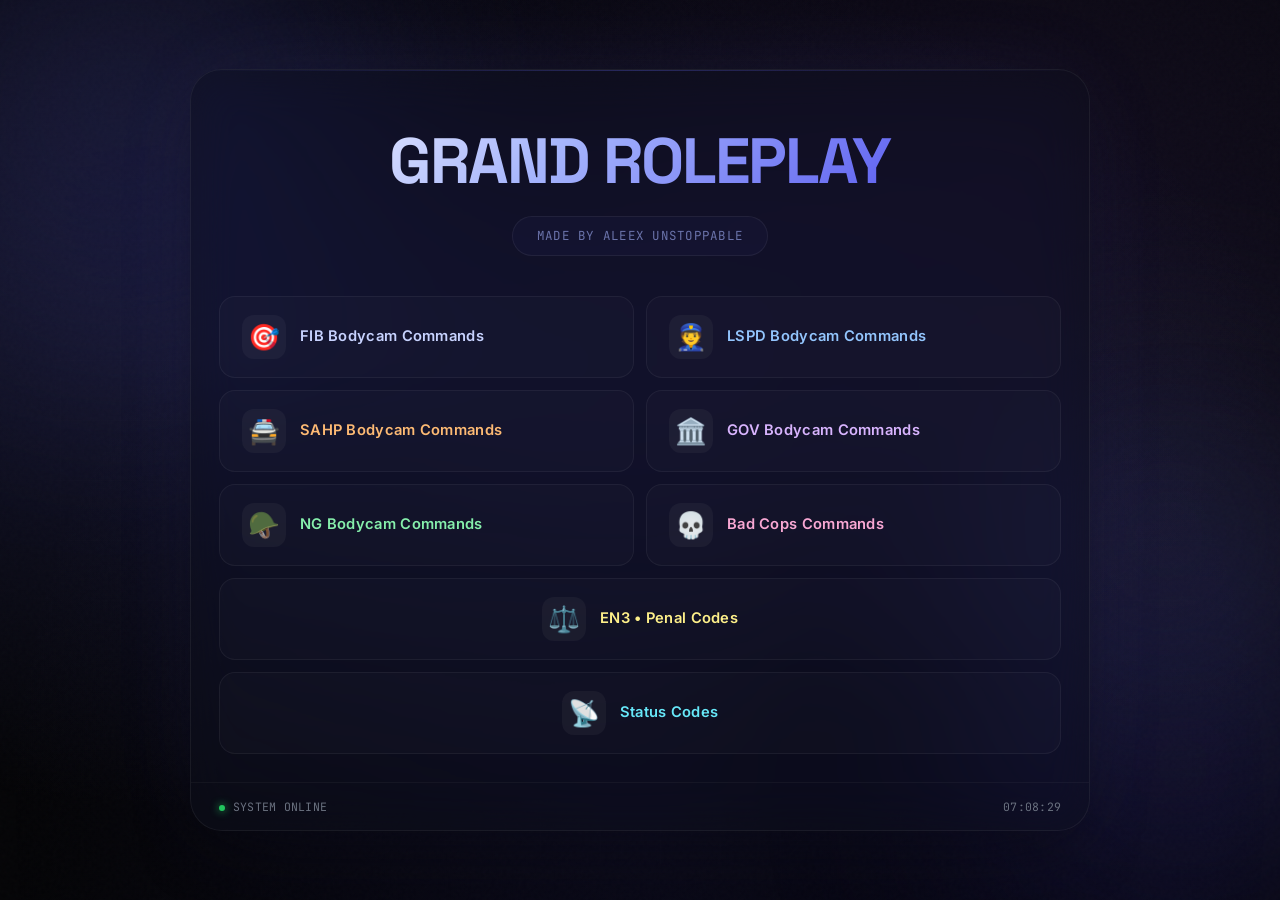
==== index.html @ bb5fd74b "Add files via upload" ====
<!DOCTYPE html>
<html lang="en">

<head>
  <meta charset="UTF-8">
  <meta name="viewport" content="width=device-width, initial-scale=1.0">
  <title>BODYCAM COMMANDS</title>
  <meta name="description" content="Los Santos Hub - RP Bodycam Commands and Penal Codes for all departments">
  <link rel="stylesheet" href="styles.css">
  <style>
    :root {
      --accent: #6366f1;
      --accent-dark: #4f46e5;
      --accent-light: #818cf8;
      --glow-1: rgba(99, 102, 241, 0.15);
      --glow-2: rgba(139, 92, 246, 0.1);
      --glow-3: rgba(79, 70, 229, 0.08);
    }

    .hub-wrap {
      min-height: 100vh;
      display: flex;
      align-items: center;
      justify-content: center;
      padding: 40px 24px;
    }

    .hub-container {
      max-width: 900px;
      width: 100%;
      background: rgba(14, 17, 28, 0.5);
      backdrop-filter: blur(24px) saturate(160%);
      -webkit-backdrop-filter: blur(24px) saturate(160%);
      border: 1px solid rgba(255, 255, 255, 0.06);
      border-radius: var(--radius-xl);
      overflow: hidden;
      box-shadow:
        0 0 100px -20px rgba(99, 102, 241, 0.12),
        0 25px 60px -15px rgba(0, 0, 0, 0.5);
      position: relative;
    }

    .hub-container::before {
      content: '';
      position: absolute;
      top: 0;
      left: 0;
      right: 0;
      height: 1px;
      background: linear-gradient(90deg, transparent, rgba(99, 102, 241, 0.3), transparent);
    }

    .hub-header {
      text-align: center;
      padding: 56px 32px 40px;
    }

    .hub-title {
      font-family: 'Space Grotesk', sans-serif;
      font-size: clamp(2.5rem, 6vw, 4rem);
      font-weight: 800;
      letter-spacing: -0.03em;
      background: linear-gradient(135deg, #ffffff 0%, #a5b4fc 40%, #6366f1 80%);
      -webkit-background-clip: text;
      -webkit-text-fill-color: transparent;
      background-clip: text;
      margin-bottom: 20px;
      line-height: 1.1;
      position: relative;
    }

    .hub-subtitle {
      font-family: 'JetBrains Mono', monospace;
      font-size: 0.78rem;
      color: rgba(165, 180, 252, 0.6);
      letter-spacing: 0.1em;
      padding: 8px 24px;
      border: 1px solid rgba(255, 255, 255, 0.06);
      border-radius: 100px;
      display: inline-block;
      background: rgba(99, 102, 241, 0.04);
    }

    .dept-grid {
      display: grid;
      grid-template-columns: repeat(auto-fit, minmax(260px, 1fr));
      gap: 12px;
      padding: 0 28px 28px;
    }

    @media (min-width: 700px) {
      .dept-grid {
        grid-template-columns: repeat(2, 1fr);
      }
    }

    .dept-card {
      display: flex;
      align-items: center;
      gap: 14px;
      padding: 18px 22px;
      background: rgba(255, 255, 255, 0.02);
      border: 1px solid rgba(255, 255, 255, 0.05);
      border-radius: var(--radius-md);
      text-decoration: none;
      color: var(--text-primary);
      font-family: 'Inter', sans-serif;
      font-weight: 600;
      font-size: 0.92rem;
      letter-spacing: 0.02em;
      transition: var(--transition-smooth);
      position: relative;
      overflow: hidden;
      cursor: pointer;
    }

    .dept-card::before {
      content: '';
      position: absolute;
      inset: 0;
      background: linear-gradient(135deg, transparent 0%, rgba(255, 255, 255, 0.04) 100%);
      opacity: 0;
      transition: opacity 0.4s ease;
    }

    .dept-card:hover::before {
      opacity: 1;
    }

    .dept-card:hover {
      border-color: var(--card-accent, rgba(255, 255, 255, 0.15));
      transform: translateY(-3px);
      box-shadow:
        0 8px 30px rgba(0, 0, 0, 0.3),
        0 0 40px -10px var(--card-accent, rgba(99, 102, 241, 0.2));
    }

    .dept-card:active {
      transform: translateY(-1px);
    }

    .dept-icon {
      font-size: 1.6rem;
      width: 44px;
      height: 44px;
      display: flex;
      align-items: center;
      justify-content: center;
      background: rgba(255, 255, 255, 0.04);
      border-radius: 12px;
      flex-shrink: 0;
      transition: transform 0.3s ease;
    }

    .dept-card:hover .dept-icon {
      transform: scale(1.1) rotate(3deg);
    }

    .dept-label {
      position: relative;
      z-index: 1;
    }

    /* Card accent colors */
    .card-fib {
      --card-accent: rgba(165, 180, 252, 0.4);
      color: #c7d2fe;
    }

    .card-lspd {
      --card-accent: rgba(96, 165, 250, 0.4);
      color: #93c5fd;
    }

    .card-sahp {
      --card-accent: rgba(251, 146, 60, 0.4);
      color: #fdba74;
    }

    .card-gov {
      --card-accent: rgba(192, 132, 252, 0.4);
      color: #d8b4fe;
    }

    .card-ng {
      --card-accent: rgba(74, 222, 128, 0.4);
      color: #86efac;
    }

    .card-bad {
      --card-accent: rgba(244, 114, 182, 0.4);
      color: #f9a8d4;
    }

    .card-penal {
      --card-accent: rgba(250, 204, 21, 0.4);
      color: #fef08a;
      grid-column: 1 / -1;
      justify-content: center;
    }

    .card-fib:hover {
      color: #e0e7ff;
    }

    .card-lspd:hover {
      color: #dbeafe;
    }

    .card-sahp:hover {
      color: #fed7aa;
    }

    .card-gov:hover {
      color: #f3e8ff;
    }

    .card-ng:hover {
      color: #dcfce7;
    }

    .card-bad:hover {
      color: #fce7f3;
    }

    .card-penal:hover {
      color: #fefce8;
    }

    .card-status {
      --card-accent: rgba(6, 182, 212, 0.4);
      color: #67e8f9;
      grid-column: 1 / -1;
      justify-content: center;
    }

    .card-status:hover {
      color: #cffafe;
    }

    /* Status bar */
    .status-bar {
      display: flex;
      justify-content: space-between;
      align-items: center;
      padding: 14px 28px;
      border-top: 1px solid rgba(255, 255, 255, 0.04);
      font-family: 'JetBrains Mono', monospace;
      font-size: 0.72rem;
      color: var(--text-muted);
    }

    .status-dot {
      display: inline-block;
      width: 6px;
      height: 6px;
      background: #22c55e;
      border-radius: 50%;
      margin-right: 8px;
      box-shadow: 0 0 8px #22c55e;
      animation: pulse-dot 2s ease-in-out infinite;
    }

    @keyframes pulse-dot {

      0%,
      100% {
        opacity: 1;
      }

      50% {
        opacity: 0.3;
      }
    }

    /* Stagger animations */
    .fade-up {
      opacity: 0;
      transform: translateY(20px);
      animation: fade-up 0.5s ease forwards;
    }

    @keyframes fade-up {
      to {
        opacity: 1;
        transform: translateY(0);
      }
    }

    .s1 {
      animation-delay: 0.1s;
    }

    .s2 {
      animation-delay: 0.15s;
    }

    .s3 {
      animation-delay: 0.2s;
    }

    .s4 {
      animation-delay: 0.25s;
    }

    .s5 {
      animation-delay: 0.3s;
    }

    .s6 {
      animation-delay: 0.35s;
    }

    .s7 {
      animation-delay: 0.4s;
    }

    .s8 {
      animation-delay: 0.45s;
    }

    .s9 {
      animation-delay: 0.5s;
    }
  </style>
</head>

<body>
  <div class="bg-mesh"></div>
  <div class="bg-grid"></div>
  <div class="bg-noise"></div>
  <div class="orb orb-1"></div>
  <div class="orb orb-2"></div>
  <div class="orb orb-3"></div>

  <div class="hub-wrap">
    <div class="hub-container">
      <div class="hub-header fade-up">
        <h1 class="hub-title">GRAND ROLEPLAY</h1>
        <div class="hub-subtitle fade-up s2">MADE BY ALEEX UNSTOPPABLE</div>
      </div>

      <div class="dept-grid">
        <a class="dept-card card-fib fade-up s1" href="fib.html">
          <span class="dept-icon">🎯</span>
          <span class="dept-label">FIB Bodycam Commands</span>
        </a>
        <a class="dept-card card-lspd fade-up s2" href="lspd.html">
          <span class="dept-icon">👮</span>
          <span class="dept-label">LSPD Bodycam Commands</span>
        </a>
        <a class="dept-card card-sahp fade-up s3" href="sahp.html">
          <span class="dept-icon">🚔</span>
          <span class="dept-label">SAHP Bodycam Commands</span>
        </a>
        <a class="dept-card card-gov fade-up s4" href="gov.html">
          <span class="dept-icon">🏛️</span>
          <span class="dept-label">GOV Bodycam Commands</span>
        </a>
        <a class="dept-card card-ng fade-up s5" href="ng.html">
          <span class="dept-icon">🪖</span>
          <span class="dept-label">NG Bodycam Commands</span>
        </a>
        <a class="dept-card card-bad fade-up s6" href="bio.html">
          <span class="dept-icon">💀</span>
          <span class="dept-label">Bad Cops Commands</span>
        </a>
        <a class="dept-card card-penal fade-up s7" href="penalcode.html">
          <span class="dept-icon">⚖️</span>
          <span class="dept-label">EN3 • Penal Codes</span>
        </a>
        <a class="dept-card card-status fade-up s8" href="statuscodes.html">
          <span class="dept-icon">📡</span>
          <span class="dept-label">Status Codes</span>
        </a>
      </div>

      <div class="status-bar fade-up s9">
        <div><span class="status-dot"></span>SYSTEM ONLINE</div>
        <div id="clock"></div>
      </div>
    </div>
  </div>

  <script>
    function updateClock() {
      const now = new Date();
      document.getElementById('clock').textContent = now.toLocaleTimeString('en-US', {
        hour12: false, hour: '2-digit', minute: '2-digit', second: '2-digit'
      });
    }
    updateClock();
    setInterval(updateClock, 1000);
  </script>
</body>

</html>
---- styles.css ----
/* ===== GLOBAL RESET & BASE ===== */
@import url('https://fonts.googleapis.com/css2?family=Inter:wght@300;400;500;600;700;800;900&family=JetBrains+Mono:wght@400;500;600&family=Space+Grotesk:wght@400;500;600;700&display=swap');

@font-face {
  font-family: 'Miranda Sans';
  src: local('Miranda Sans'), local('MirandaSans-Regular');
  font-weight: 400;
  font-style: normal;
  font-display: swap;
}

@font-face {
  font-family: 'Miranda Sans';
  src: local('Miranda Sans Bold'), local('MirandaSans-Bold');
  font-weight: 700;
  font-style: normal;
  font-display: swap;
}

*,*::before,*::after{box-sizing:border-box;margin:0;padding:0}

:root {
  --bg-primary: #050507;
  --bg-secondary: #0a0b0e;
  --bg-card: rgba(18, 20, 26, 0.5);
  --bg-command: rgba(12, 14, 20, 0.65);
  --text-primary: #f8f9fa;
  --text-secondary: #a1a8b8;
  --text-muted: #6b7280;
  --accent: #facc15;
  --accent-dark: #eab308;
  --accent-light: #fef08a;
  --glow-1: rgba(250, 204, 21, 0.15);
  --glow-2: rgba(234, 179, 8, 0.12);
  --glow-3: rgba(254, 240, 138, 0.08);
  --radius-sm: 10px;
  --radius-md: 16px;
  --radius-lg: 24px;
  --radius-xl: 32px;
  --shadow-glow: 0 0 60px -15px;
  --transition-smooth: all 0.4s cubic-bezier(0.16, 1, 0.3, 1);
}

html { scroll-behavior: smooth; }

body {
  font-family: 'Miranda Sans', 'Inter', -apple-system, BlinkMacSystemFont, sans-serif;
  background: var(--bg-primary);
  color: var(--text-primary);
  min-height: 100vh;
  overflow-x: hidden;
  line-height: 1.7;
  -webkit-font-smoothing: antialiased;
  letter-spacing: 0.015em;
}

/* ===== SCROLLBAR ===== */
::-webkit-scrollbar { width: 8px; }
::-webkit-scrollbar-track { background: var(--bg-primary); }
::-webkit-scrollbar-thumb {
  background: linear-gradient(180deg, var(--accent), var(--accent-dark));
  border-radius: 10px;
}
::-webkit-scrollbar-thumb:hover { opacity: 0.8; }

/* ===== BACKGROUND EFFECTS ===== */
.bg-mesh {
  position: fixed; inset: 0;
  z-index: -3;
  background:
    radial-gradient(ellipse 80% 50% at 20% 40%, var(--glow-1), transparent),
    radial-gradient(ellipse 60% 60% at 80% 20%, var(--glow-2), transparent),
    radial-gradient(ellipse 50% 80% at 50% 90%, var(--glow-3), transparent);
  pointer-events: none;
}

.bg-grid {
  position: fixed; inset: 0; z-index: -2;
  background-image:
    linear-gradient(rgba(255,255,255,0.015) 1px, transparent 1px),
    linear-gradient(90deg, rgba(255,255,255,0.015) 1px, transparent 1px);
  background-size: 60px 60px;
  pointer-events: none;
  mask-image: radial-gradient(ellipse 80% 80% at 50% 50%, black 20%, transparent 80%);
  -webkit-mask-image: radial-gradient(ellipse 80% 80% at 50% 50%, black 20%, transparent 80%);
}

.bg-noise {
  position: fixed; inset: 0; z-index: -1;
  opacity: 0.02;
  background-image: url("data:image/svg+xml,%3Csvg viewBox='0 0 256 256' xmlns='http://www.w3.org/2000/svg'%3E%3Cfilter id='noise'%3E%3CfeTurbulence type='fractalNoise' baseFrequency='0.9' numOctaves='4' stitchTiles='stitch'/%3E%3C/filter%3E%3Crect width='100%25' height='100%25' filter='url(%23noise)'/%3E%3C/svg%3E");
  pointer-events: none;
}

/* ===== FLOATING ORBS ===== */
.orb {
  position: fixed;
  border-radius: 50%;
  filter: blur(120px);
  opacity: 0.15;
  animation: orb-float 25s ease-in-out infinite;
  pointer-events: none;
  z-index: -2;
}
.orb-1 { width: 500px; height: 500px; top: -15%; left: -10%; background: var(--accent); animation-delay: 0s; }
.orb-2 { width: 450px; height: 450px; bottom: -10%; right: -10%; background: var(--accent-dark); animation-delay: -12s; }
.orb-3 { width: 350px; height: 350px; top: 40%; right: -5%; background: var(--accent-light); animation-delay: -6s; }

@keyframes orb-float {
  0%, 100% { transform: translate(0, 0) scale(1); }
  25% { transform: translate(50px, -50px) scale(1.1); }
  50% { transform: translate(-30px, 40px) scale(0.9); }
  75% { transform: translate(40px, 30px) scale(1.05); }
}

/* ===== BACK BUTTON ===== */
.back-btn {
  position: fixed; top: 24px; left: 24px; z-index: 1000;
  display: inline-flex; align-items: center; gap: 10px;
  padding: 12px 26px;
  background: rgba(255,255,255,0.03);
  border: 1px solid rgba(255,255,255,0.05);
  border-radius: 100px;
  color: var(--text-secondary);
  text-decoration: none;
  font-family: 'Miranda Sans', 'Inter', sans-serif;
  font-weight: 600; font-size: 0.85rem;
  letter-spacing: 0.05em;
  backdrop-filter: blur(24px) saturate(180%);
  -webkit-backdrop-filter: blur(24px) saturate(180%);
  transition: var(--transition-smooth);
  box-shadow: 0 4px 20px rgba(0,0,0,0.15);
}
.back-btn:hover {
  background: rgba(255,255,255,0.08);
  border-color: rgba(255,255,255,0.15);
  color: #fff;
  transform: translateY(-2px) scale(1.02);
  box-shadow: 0 8px 25px rgba(0,0,0,0.25), var(--shadow-glow) var(--accent);
}
.back-btn svg { width: 16px; height: 16px; transition: transform 0.4s cubic-bezier(0.16, 1, 0.3, 1); opacity: 0.8; }
.back-btn:hover svg { transform: translateX(-4px); opacity: 1; }

/* ===== PAGE CONTAINER ===== */
.page-container {
  max-width: 1000px;
  margin: 0 auto;
  padding: 120px 24px 80px;
}

/* ===== PAGE HEADER ===== */
.page-header {
  text-align: center;
  margin-bottom: 72px;
  position: relative;
}

.page-header h1 {
  font-family: 'Miranda Sans', 'Space Grotesk', sans-serif;
  font-size: clamp(2.5rem, 6vw, 4rem);
  font-weight: 800;
  letter-spacing: -0.02em;
  background: linear-gradient(135deg, #ffffff 0%, var(--accent) 50%, var(--accent-dark) 100%);
  -webkit-background-clip: text;
  -webkit-text-fill-color: transparent;
  background-clip: text;
  margin-bottom: 16px;
  line-height: 1.1;
  filter: drop-shadow(0 4px 24px rgba(250, 204, 21, 0.15));
}

.page-header .subtitle {
  font-family: 'JetBrains Mono', monospace;
  font-size: 0.85rem;
  color: var(--accent);
  opacity: 0.8;
  letter-spacing: 0.1em;
  padding: 8px 24px;
  border: 1px solid rgba(250, 204, 21, 0.2);
  border-radius: 100px;
  display: inline-block;
  background: rgba(250, 204, 21, 0.05);
  box-shadow: 0 0 20px rgba(250, 204, 21, 0.05);
}

/* ===== SEARCH BAR ===== */
.search-container {
  position: relative;
  max-width: 440px;
  margin: 0 auto;
}

.search-icon {
  position: absolute;
  left: 20px;
  top: 50%;
  transform: translateY(-50%);
  width: 18px;
  height: 18px;
  color: var(--accent);
  opacity: 0.8;
  pointer-events: none;
}

.search-input {
  width: 100%;
  padding: 14px 24px 14px 52px;
  background: rgba(255, 255, 255, 0.03);
  border: 1px solid rgba(255, 255, 255, 0.06);
  border-radius: 100px;
  color: var(--text-primary);
  font-family: 'Miranda Sans', 'Inter', sans-serif;
  font-size: 1rem;
  transition: var(--transition-smooth);
  outline: none;
  backdrop-filter: blur(16px);
  -webkit-backdrop-filter: blur(16px);
  box-shadow: 0 8px 32px rgba(0,0,0,0.15);
}

.search-input:focus {
  background: rgba(255, 255, 255, 0.05);
  border-color: var(--accent);
  box-shadow: 0 8px 32px rgba(0,0,0,0.2), 0 0 24px rgba(250, 204, 21, 0.15);
  transform: translateY(-2px);
}

.search-input::placeholder {
  color: var(--text-muted);
}

/* ===== SECTIONS ===== */
.section {
  margin-bottom: 56px;
  opacity: 0;
  transform: translateY(32px);
  animation: reveal 0.8s cubic-bezier(0.16, 1, 0.3, 1) forwards;
}

@keyframes reveal {
  to { opacity: 1; transform: translateY(0); }
}

.section:nth-child(1) { animation-delay: 0.05s; }
.section:nth-child(2) { animation-delay: 0.1s; }
.section:nth-child(3) { animation-delay: 0.15s; }
.section:nth-child(4) { animation-delay: 0.2s; }
.section:nth-child(5) { animation-delay: 0.25s; }
.section:nth-child(6) { animation-delay: 0.3s; }
.section:nth-child(7) { animation-delay: 0.35s; }
.section:nth-child(8) { animation-delay: 0.4s; }
.section:nth-child(9) { animation-delay: 0.45s; }
.section:nth-child(10) { animation-delay: 0.5s; }

.section-header {
  display: flex; align-items: center; gap: 16px;
  margin-bottom: 24px;
  padding-bottom: 16px;
  border-bottom: 1px solid rgba(255,255,255,0.04);
  position: relative;
}

.section-header::after {
  content: '';
  position: absolute; bottom: -1px; left: 0;
  width: 80px; height: 2px;
  background: linear-gradient(90deg, var(--accent), transparent);
  border-radius: 2px;
}

.section-icon { font-size: 1.75rem; filter: drop-shadow(0 2px 8px rgba(0,0,0,0.2)); }

.section-header h2 {
  font-family: 'Miranda Sans', 'Space Grotesk', sans-serif;
  font-size: 1.5rem;
  font-weight: 700;
  color: var(--accent-light);
  letter-spacing: -0.01em;
}

/* ===== CARDS ===== */
.card {
  background: var(--bg-card);
  backdrop-filter: blur(24px) saturate(160%);
  -webkit-backdrop-filter: blur(24px) saturate(160%);
  padding: 32px;
  border-radius: var(--radius-xl);
  margin-bottom: 24px;
  border: 1px solid rgba(255,255,255,0.04);
  box-shadow: inset 0 1px 0 0 rgba(255,255,255,0.04), 0 12px 40px rgba(0,0,0,0.2);
  transition: var(--transition-smooth);
  position: relative;
  overflow: hidden;
}

.card::before {
  content: '';
  position: absolute; inset: 0;
  background: linear-gradient(135deg, rgba(255,255,255,0.04) 0%, transparent 50%);
  pointer-events: none;
}

.card:hover {
  border-color: rgba(255,255,255,0.08);
  transform: translateY(-4px);
  box-shadow: inset 0 1px 0 0 rgba(255,255,255,0.08), 0 20px 50px rgba(0,0,0,0.3);
}

.card h3 {
  font-family: 'Miranda Sans', 'Inter', sans-serif;
  font-size: 1.1rem;
  font-weight: 600;
  color: var(--text-primary);
  margin-bottom: 20px;
  display: flex; align-items: center; gap: 12px;
  letter-spacing: 0.01em;
}

.card h3::before {
  content: '';
  width: 4px; height: 20px;
  background: var(--accent);
  border-radius: 4px;
  flex-shrink: 0;
  box-shadow: 0 0 10px rgba(250, 204, 21, 0.4);
}

/* ===== COMMAND LINES ===== */
.cmd {
  display: flex;
  align-items: center;
  gap: 16px;
  padding: 14px 20px;
  margin-bottom: 10px;
  background: var(--bg-command);
  border: 1px solid rgba(255,255,255,0.03);
  border-left: 3px solid var(--accent);
  border-radius: var(--radius-md);
  transition: var(--transition-smooth);
  position: relative;
}

.cmd:last-child { margin-bottom: 0; }

.cmd:hover {
  background: rgba(255,255,255,0.05);
  border-left-color: var(--accent-light);
  border-color: rgba(255,255,255,0.06);
  transform: translateX(6px);
  box-shadow: 0 4px 20px rgba(0,0,0,0.15);
}

.cmd-text {
  flex: 1;
  font-family: 'JetBrains Mono', monospace;
  font-size: 0.85rem;
  color: #d1d5db;
  line-height: 1.6;
  user-select: all;
  word-break: break-word;
}

/* ===== COPY BUTTON ===== */
.copy-btn {
  flex-shrink: 0;
  width: 105px;
  height: 38px;
  display: inline-flex;
  align-items: center;
  justify-content: center;
  background: rgba(255,255,255,0.03);
  border: 1px solid rgba(255,255,255,0.08);
  border-radius: var(--radius-sm);
  color: var(--text-primary);
  font-family: 'Miranda Sans', 'Inter', sans-serif;
  font-size: 0.75rem;
  font-weight: 700;
  letter-spacing: 0.08em;
  cursor: pointer;
  transition: var(--transition-smooth);
  position: relative;
  overflow: hidden;
  text-transform: uppercase;
  box-shadow: 0 4px 15px rgba(0,0,0,0.1);
}

.copy-btn:hover {
  background: linear-gradient(135deg, var(--accent), var(--accent-dark));
  border-color: transparent;
  color: #000;
  transform: translateY(-2px) scale(1.03);
  box-shadow: 0 8px 25px rgba(0,0,0,0.25), 0 0 20px rgba(250, 204, 21, 0.3);
}

.copy-btn:active { transform: translateY(0) scale(0.97); }

.copy-btn.copied {
  background: linear-gradient(135deg, #10b981, #059669) !important;
  border-color: transparent !important;
  color: #fff !important;
  box-shadow: 0 8px 25px rgba(16,185,129,0.3) !important;
}

/* ===== INFO NOTES ===== */
.info-note {
  display: flex; align-items: flex-start; gap: 12px;
  padding: 16px 20px;
  margin-top: 12px;
  background: rgba(251, 191, 36, 0.05);
  border: 1px solid rgba(251, 191, 36, 0.15);
  border-radius: var(--radius-md);
  font-size: 0.9rem;
  color: #fcd34d;
  line-height: 1.6;
}

.info-note::before {
  content: '💡';
  font-size: 1.1rem;
  flex-shrink: 0;
  margin-top: 2px;
}

/* ===== LIST ITEMS (for penal code) ===== */
.list-card ul {
  list-style: none;
  padding: 0;
}

.list-card li {
  padding: 12px 18px;
  margin-bottom: 6px;
  background: var(--bg-command);
  border-radius: var(--radius-sm);
  font-size: 0.9rem;
  color: #d1d5db;
  border-left: 3px solid var(--accent);
  transition: var(--transition-smooth);
}

.list-card li:hover {
  background: rgba(255,255,255,0.05);
  transform: translateX(6px);
  color: #fff;
}

/* ===== TABLES ===== */
.table-wrapper {
  overflow-x: auto;
  margin-top: 16px;
  border-radius: var(--radius-md);
  border: 1px solid rgba(255,255,255,0.04);
  background: var(--bg-command);
  box-shadow: 0 4px 20px rgba(0,0,0,0.1);
}

table {
  width: 100%;
  border-collapse: collapse;
  font-family: 'Miranda Sans', 'Inter', sans-serif;
  font-size: 0.9rem;
}

th, td {
  padding: 16px 20px;
  text-align: left;
  border-bottom: 1px solid rgba(255,255,255,0.03);
}

th {
  background: rgba(255,255,255,0.02);
  color: var(--text-secondary);
  font-weight: 600;
  text-transform: uppercase;
  letter-spacing: 0.05em;
  font-family: 'JetBrains Mono', monospace;
  font-size: 0.75rem;
  white-space: nowrap;
}

tr {
  transition: var(--transition-smooth);
}

tr:last-child td {
  border-bottom: none;
}

tr:hover {
  background: rgba(255,255,255,0.03);
}

td {
  color: var(--text-primary);
  vertical-align: middle;
}

/* ===== RESPONSIVE ===== */
@media (max-width: 768px) {
  .page-container { padding: 90px 16px 60px; }
  .back-btn { top: 16px; left: 16px; padding: 10px 20px; font-size: 0.8rem; }
  .cmd { flex-direction: column; align-items: stretch; gap: 10px; }
  .cmd .copy-btn { width: 100%; }
  .section-header h2 { font-size: 1.25rem; }
  .card { padding: 20px; }
}

/* ===== FOOTER ===== */
.page-footer {
  text-align: center;
  padding: 40px 0;
  margin-top: 56px;
  border-top: 1px solid rgba(255,255,255,0.03);
}

.page-footer p {
  font-family: 'JetBrains Mono', monospace;
  font-size: 0.8rem;
  color: var(--text-muted);
  letter-spacing: 0.06em;
}

.page-footer .credit {
  color: var(--accent);
  font-weight: 600;
  transition: var(--transition-smooth);
}
.page-footer .credit:hover {
  color: var(--accent-light);
  text-shadow: 0 0 10px rgba(250, 204, 21, 0.4);
}
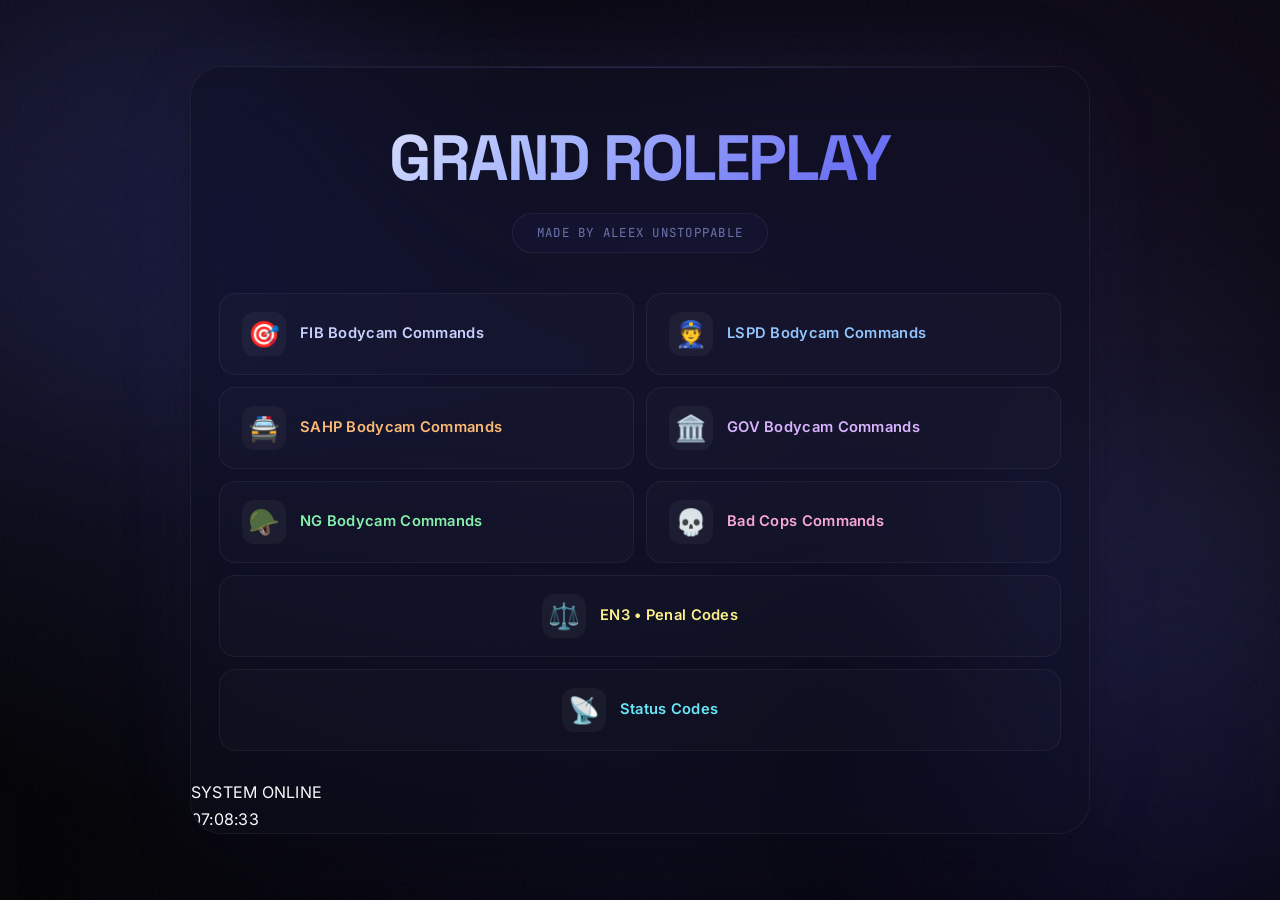
==== commit 7b6827b5: "Remove status bar and associated styles Removed the status bar and its related styles from index.htm" ====
--- a/index.html
+++ b/index.html
@@ -237,42 +237,7 @@
     .card-status:hover {
       color: #cffafe;
     }
-
-    /* Status bar */
-    .status-bar {
-      display: flex;
-      justify-content: space-between;
-      align-items: center;
-      padding: 14px 28px;
-      border-top: 1px solid rgba(255, 255, 255, 0.04);
-      font-family: 'JetBrains Mono', monospace;
-      font-size: 0.72rem;
-      color: var(--text-muted);
-    }
-
-    .status-dot {
-      display: inline-block;
-      width: 6px;
-      height: 6px;
-      background: #22c55e;
-      border-radius: 50%;
-      margin-right: 8px;
-      box-shadow: 0 0 8px #22c55e;
-      animation: pulse-dot 2s ease-in-out infinite;
-    }
-
-    @keyframes pulse-dot {
-
-      0%,
-      100% {
-        opacity: 1;
-      }
-
-      50% {
-        opacity: 0.3;
-      }
-    }
-
+    
     /* Stagger animations */
     .fade-up {
       opacity: 0;
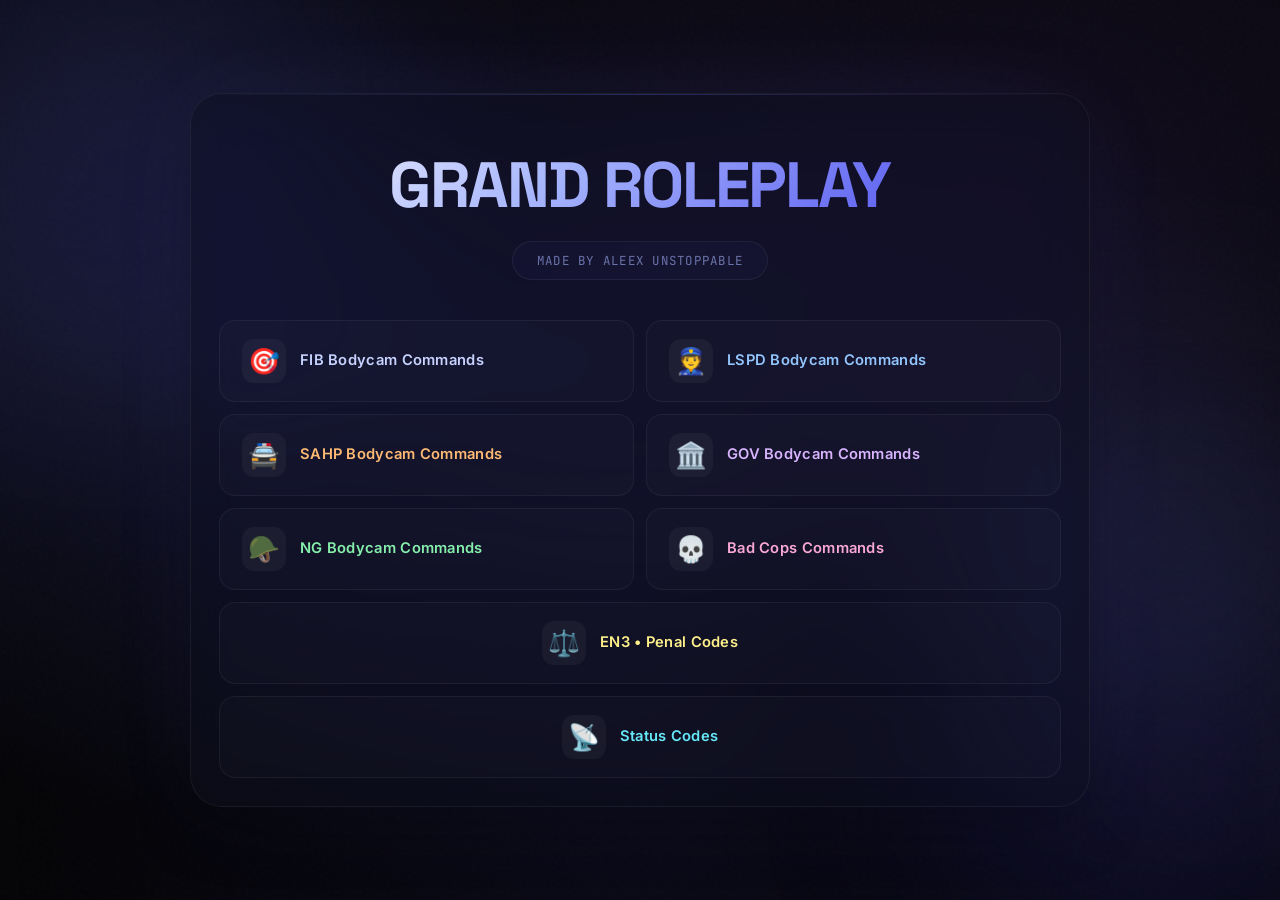
==== commit 74f5a775: "Remove status bar and clock functionality Removed status bar and clock update script from index.html" ====
--- a/index.html
+++ b/index.html
@@ -237,7 +237,8 @@
     .card-status:hover {
       color: #cffafe;
     }
-    
+
+
     /* Stagger animations */
     .fade-up {
       opacity: 0;
@@ -340,23 +341,9 @@
         </a>
       </div>
 
-      <div class="status-bar fade-up s9">
-        <div><span class="status-dot"></span>SYSTEM ONLINE</div>
-        <div id="clock"></div>
-      </div>
     </div>
   </div>
 
-  <script>
-    function updateClock() {
-      const now = new Date();
-      document.getElementById('clock').textContent = now.toLocaleTimeString('en-US', {
-        hour12: false, hour: '2-digit', minute: '2-digit', second: '2-digit'
-      });
-    }
-    updateClock();
-    setInterval(updateClock, 1000);
-  </script>
 </body>
 
 </html>
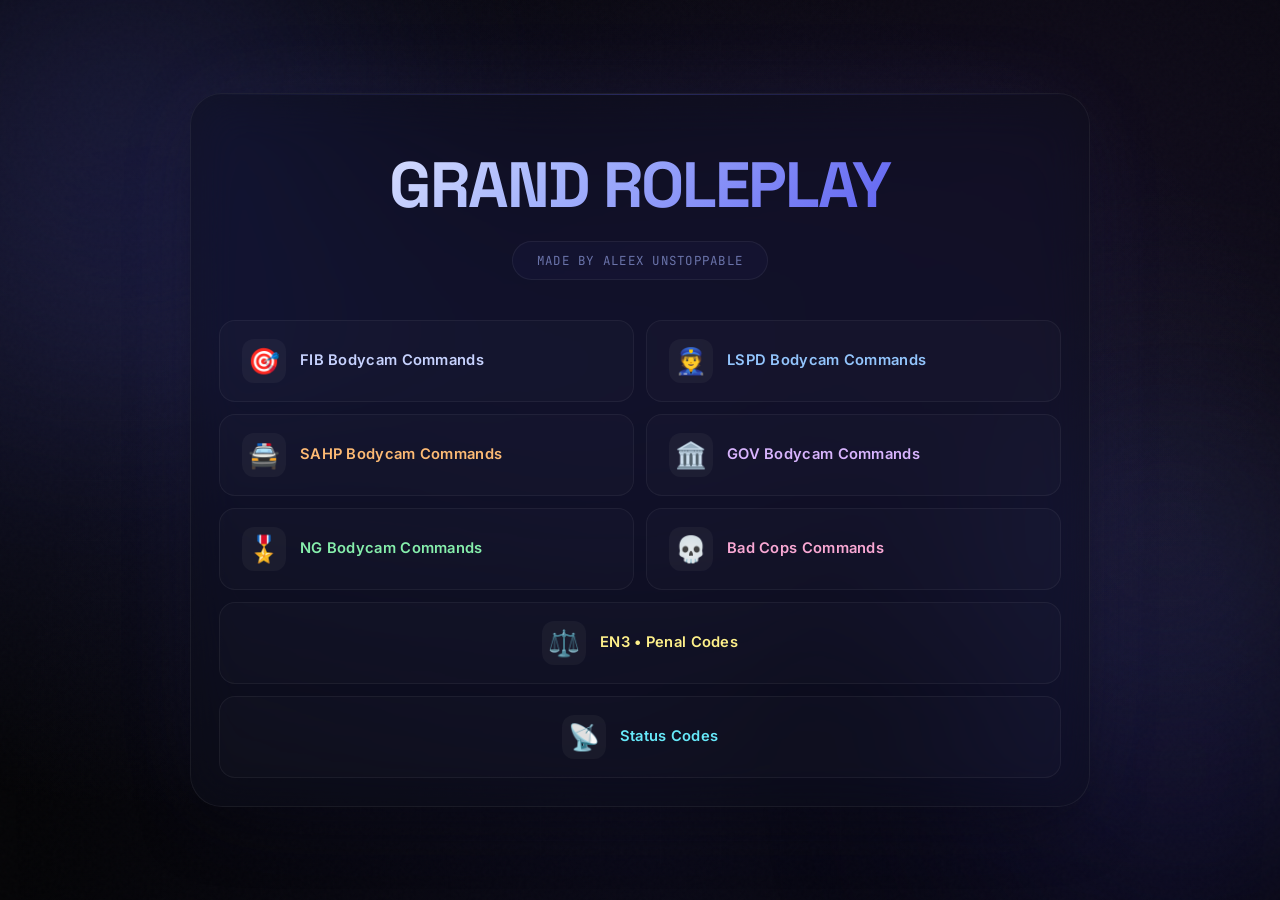
==== commit de223606: "Change NG Bodycam icon from helmet to medal" ====
--- a/index.html
+++ b/index.html
@@ -324,7 +324,7 @@
           <span class="dept-label">GOV Bodycam Commands</span>
         </a>
         <a class="dept-card card-ng fade-up s5" href="ng.html">
-          <span class="dept-icon">🪖</span>
+          <span class="dept-icon">🎖️</span>
           <span class="dept-label">NG Bodycam Commands</span>
         </a>
         <a class="dept-card card-bad fade-up s6" href="bio.html">
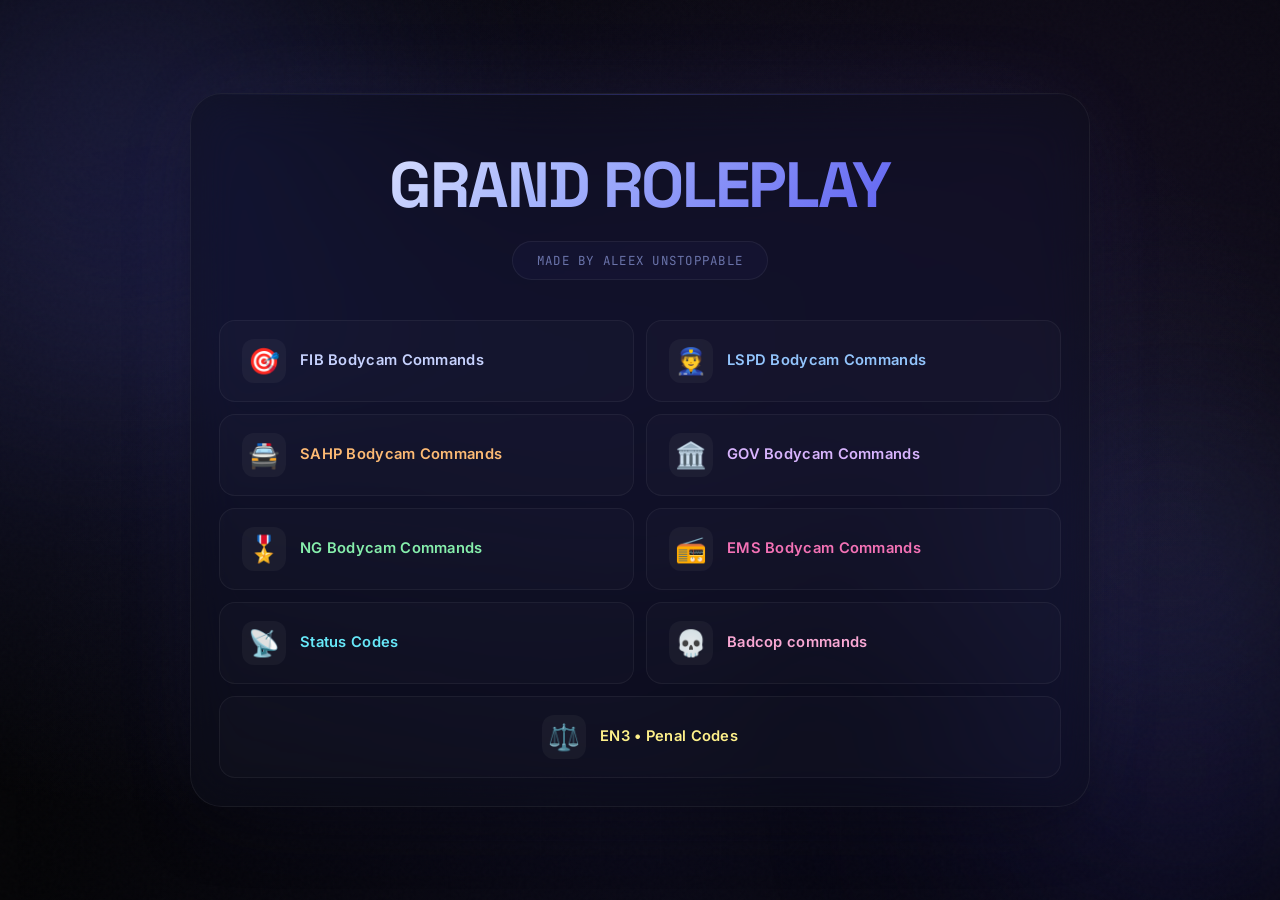
==== commit 00c33521: "Add card-guide and card-status sections to index.html" ====
--- a/index.html
+++ b/index.html
@@ -230,14 +230,20 @@
     .card-status {
       --card-accent: rgba(6, 182, 212, 0.4);
       color: #67e8f9;
-      grid-column: 1 / -1;
-      justify-content: center;
     }
 
     .card-status:hover {
       color: #cffafe;
     }
 
+    .card-guide {
+      --card-accent: rgba(236, 72, 153, 0.4);
+      color: #f472b6;
+    }
+
+    .card-guide:hover {
+      color: #fbcfe8;
+    }
 
     /* Stagger animations */
     .fade-up {
@@ -327,18 +333,22 @@
           <span class="dept-icon">🎖️</span>
           <span class="dept-label">NG Bodycam Commands</span>
         </a>
-        <a class="dept-card card-bad fade-up s6" href="bio.html">
+        <a class="dept-card card-guide fade-up s6" href="radioguide.html">
+          <span class="dept-icon">📻</span>
+          <span class="dept-label">EMS Bodycam Commands</span>
+        </a>
+        <a class="dept-card card-status fade-up s7" href="statuscodes.html">
+          <span class="dept-icon">📡</span>
+          <span class="dept-label">Status Codes</span>
+        </a>
+        <a class="dept-card card-bad fade-up s8" href="bio.html">
           <span class="dept-icon">💀</span>
-          <span class="dept-label">Bad Cops Commands</span>
-        </a>
-        <a class="dept-card card-penal fade-up s7" href="penalcode.html">
+          <span class="dept-label">Badcop commands</span>
+        </a>
+        <a class="dept-card card-penal fade-up s9" href="penalcode.html">
           <span class="dept-icon">⚖️</span>
           <span class="dept-label">EN3 • Penal Codes</span>
         </a>
-        <a class="dept-card card-status fade-up s8" href="statuscodes.html">
-          <span class="dept-icon">📡</span>
-          <span class="dept-label">Status Codes</span>
-        </a>
       </div>
 
     </div>
